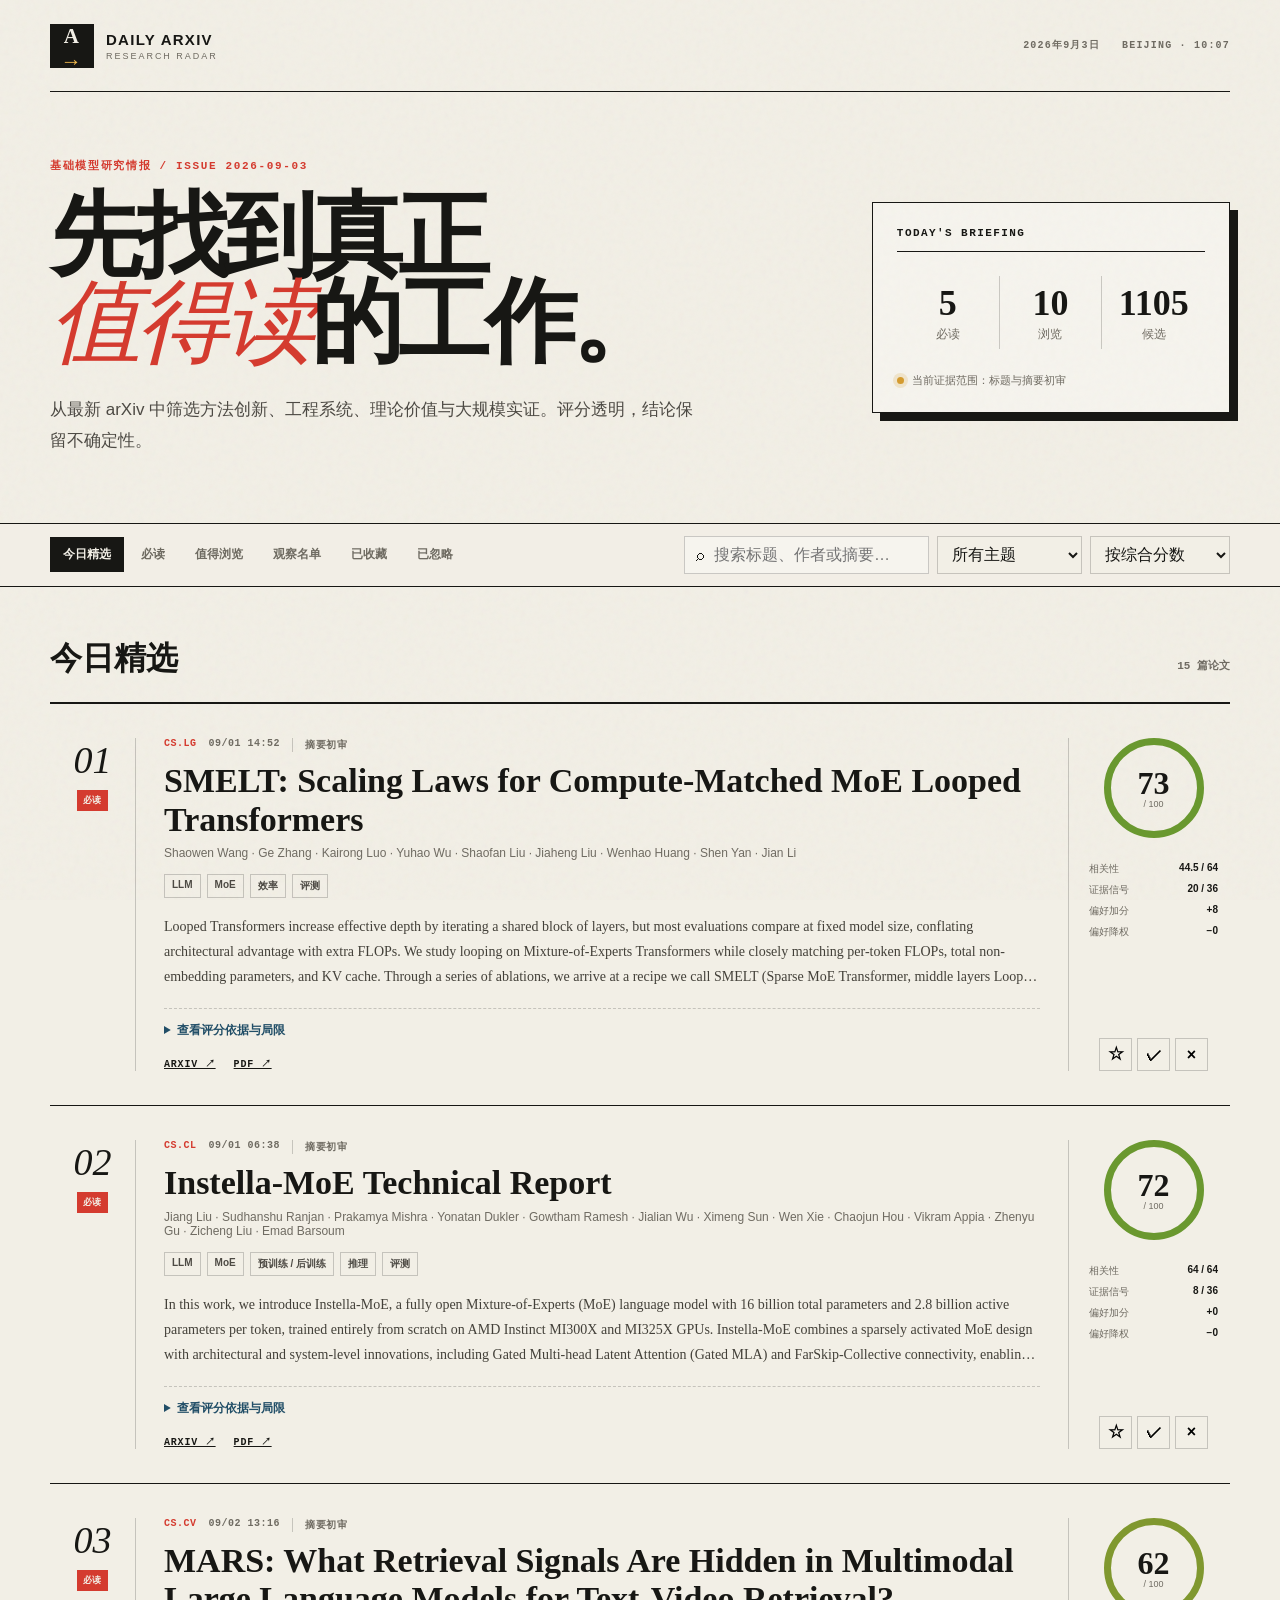
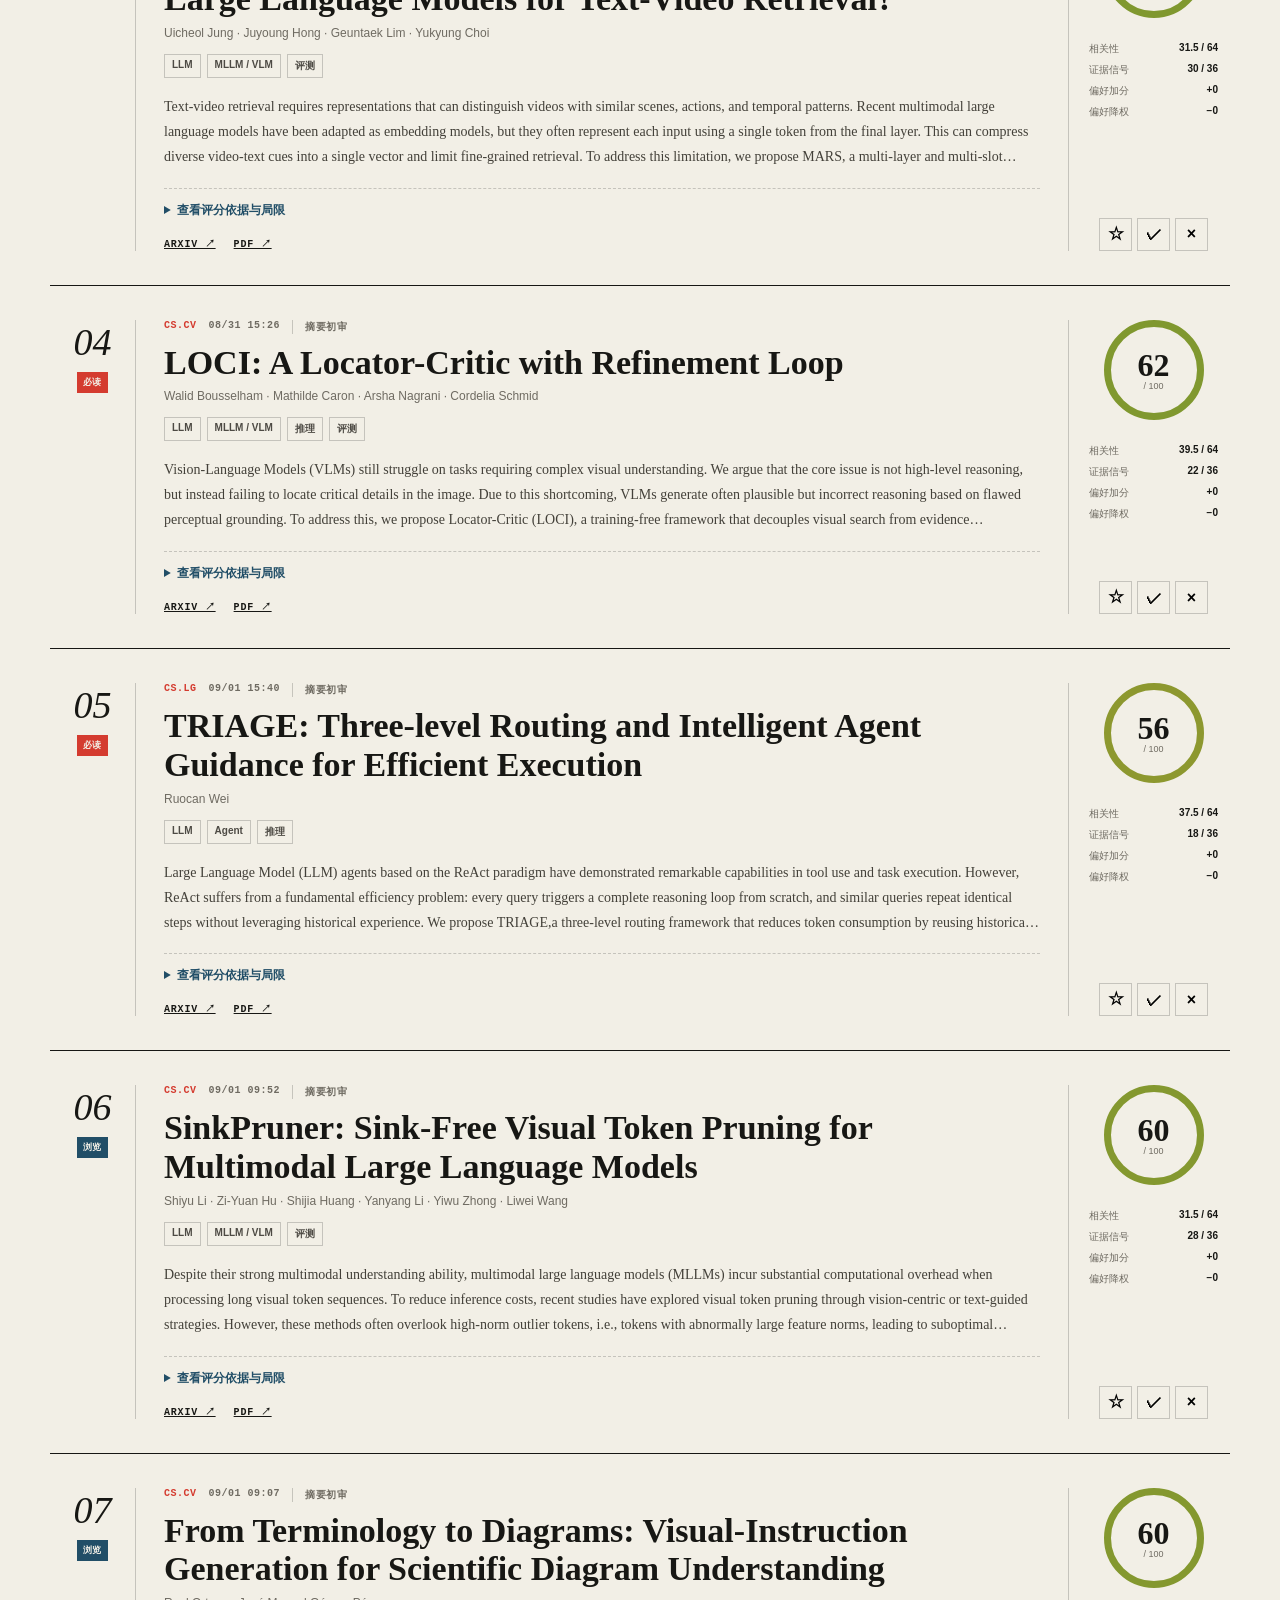
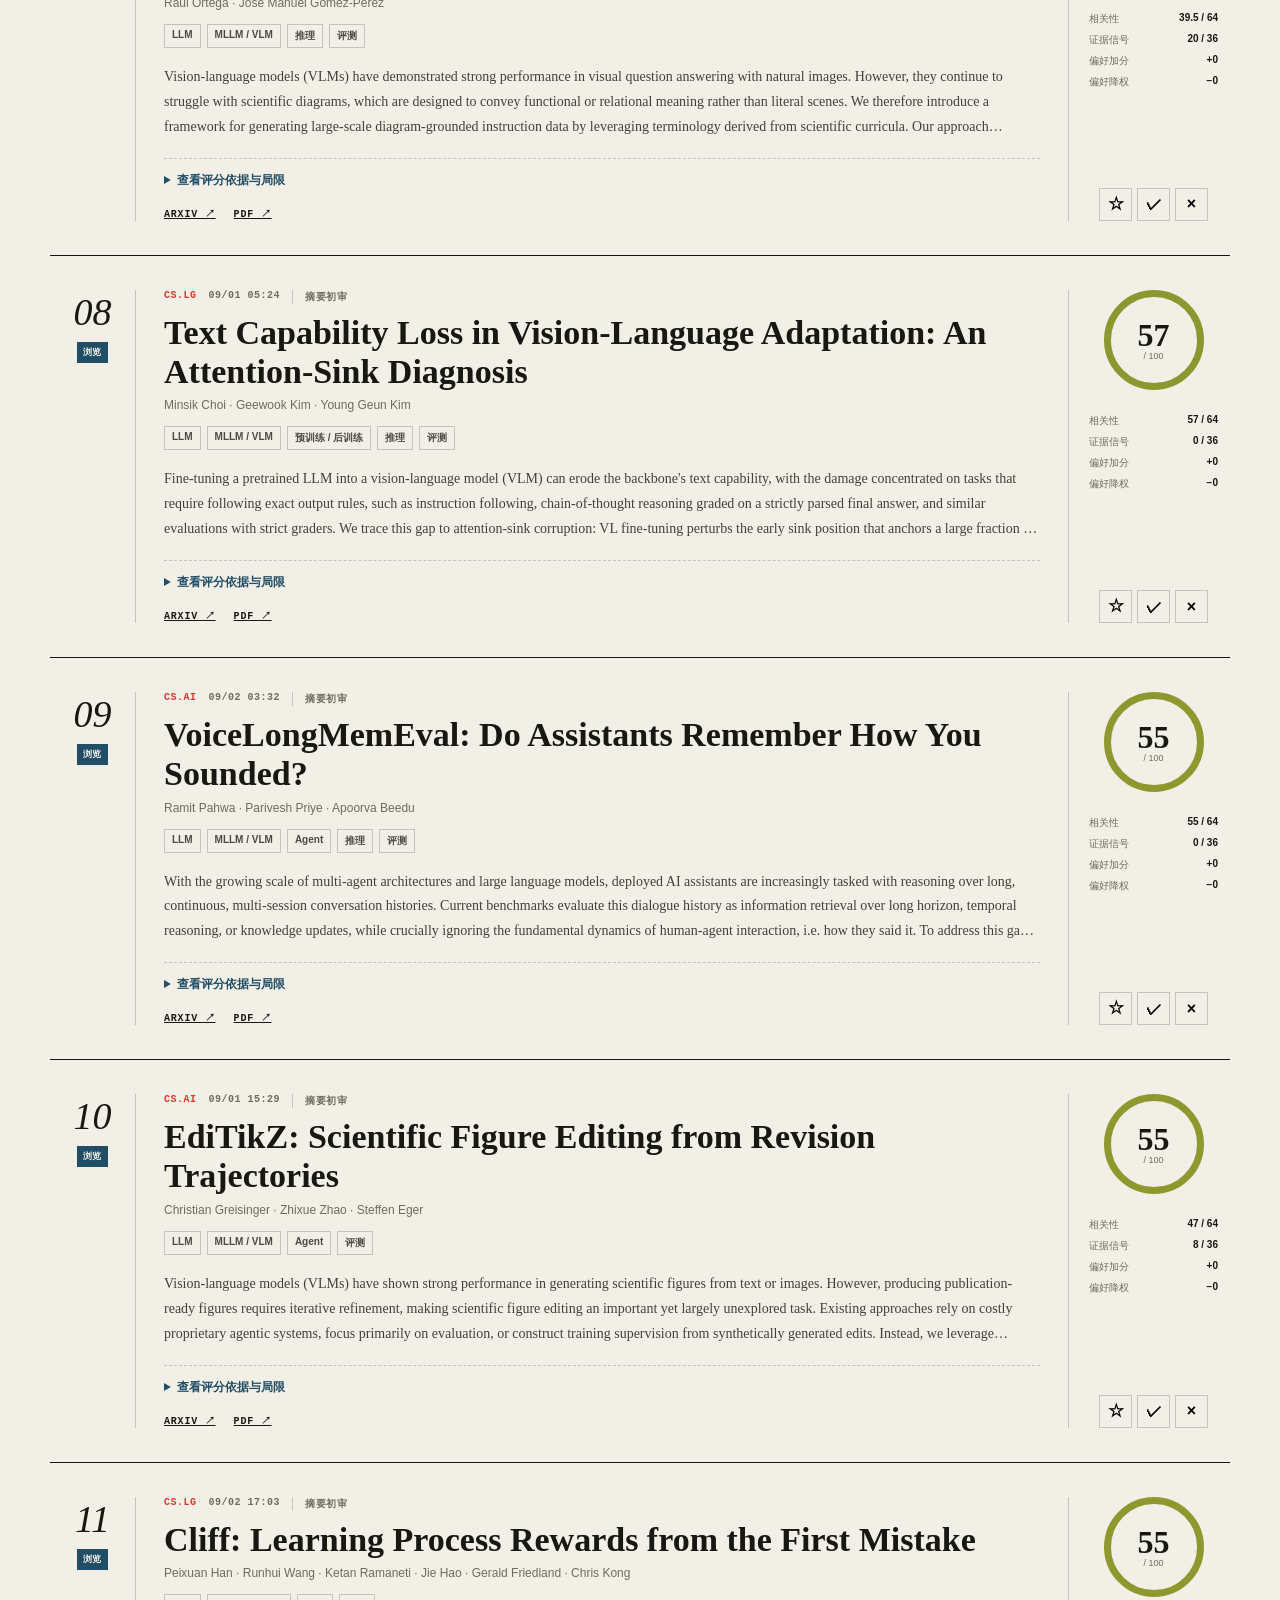
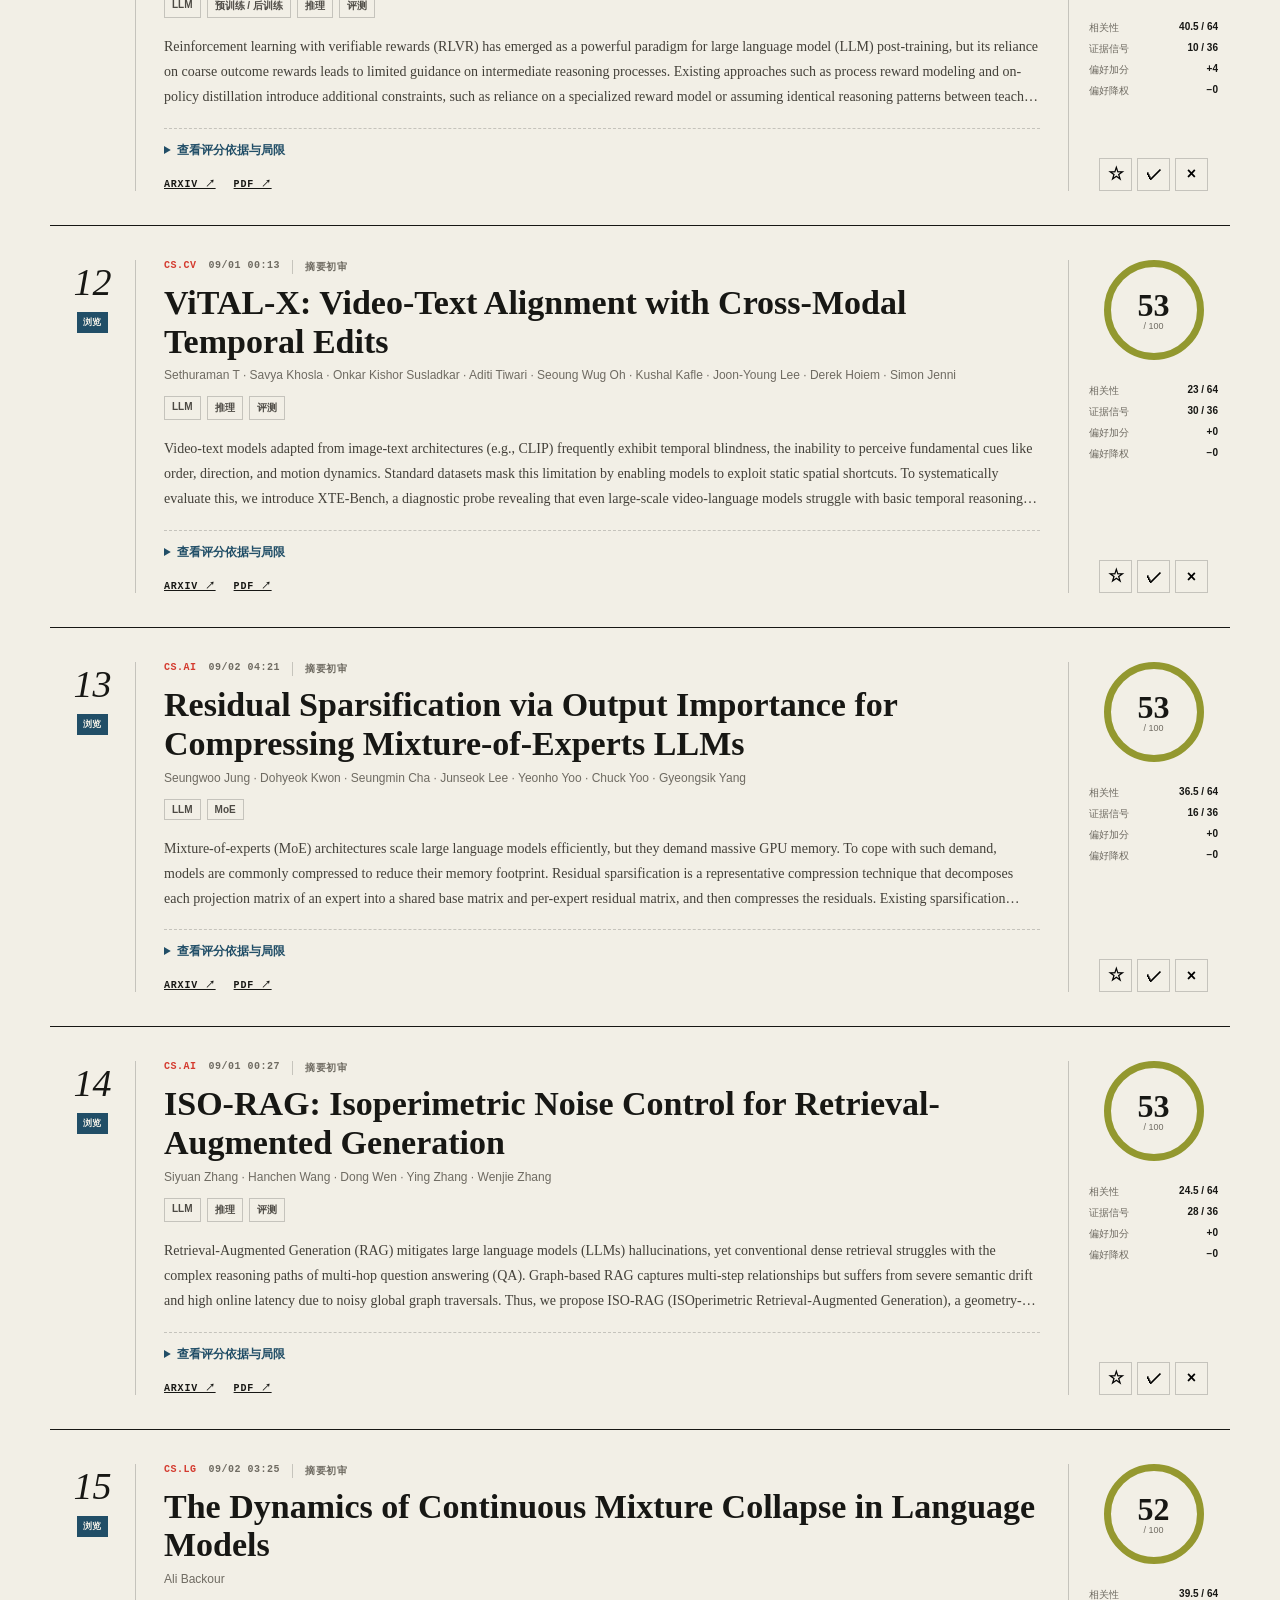
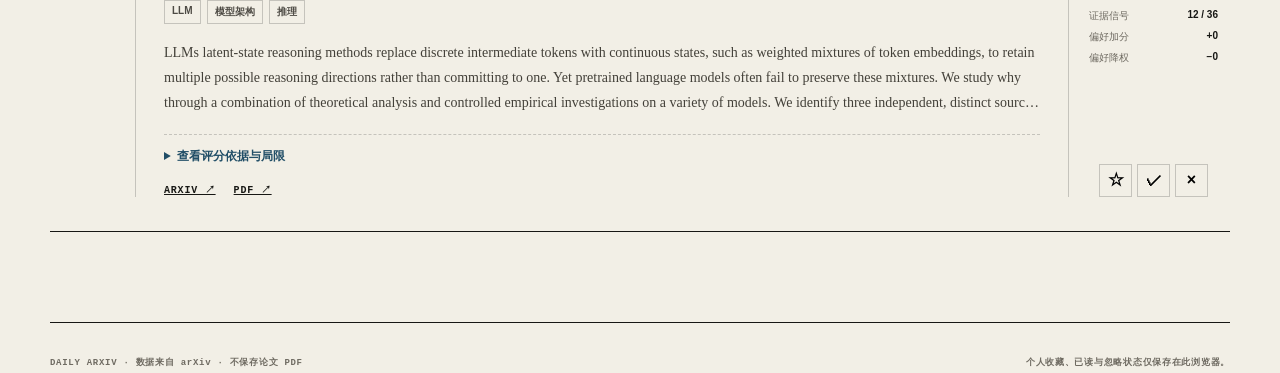
==== site/index.html @ f7b9dc25 "feat: initialize daily arXiv research radar" ====
<!doctype html>
<html lang="zh-CN">
  <head>
    <meta charset="UTF-8" />
    <meta name="viewport" content="width=device-width, initial-scale=1.0" />
    <meta name="description" content="Daily arXiv Research Radar — 每日基础模型论文精选" />
    <title>Daily arXiv · Research Radar</title>
    <link rel="stylesheet" href="assets/styles.css" />
  </head>
  <body>
    <div class="noise" aria-hidden="true"></div>
    <header class="masthead shell">
      <a class="brand" href="#" aria-label="Daily arXiv 首页">
        <span class="brand-mark">A<span>→</span></span>
        <span><strong>DAILY ARXIV</strong><small>RESEARCH RADAR</small></span>
      </a>
      <div class="edition"><span id="edition-date">LOADING</span><span>BEIJING · 10:07</span></div>
    </header>

    <main>
      <section class="hero shell">
        <div class="hero-copy">
          <p class="eyebrow">基础模型研究情报 / ISSUE <span id="issue-number">—</span></p>
          <h1>先找到真正<br /><em>值得读</em>的工作。</h1>
          <p class="dek">从最新 arXiv 中筛选方法创新、工程系统、理论价值与大规模实证。评分透明，结论保留不确定性。</p>
        </div>
        <aside class="briefing" aria-label="本期概览">
          <p class="briefing-label">TODAY'S BRIEFING</p>
          <div class="briefing-grid">
            <div><strong id="must-count">0</strong><span>必读</span></div>
            <div><strong id="browse-count">0</strong><span>浏览</span></div>
            <div><strong id="source-count">0</strong><span>候选</span></div>
          </div>
          <p class="scope"><span></span>当前证据范围：标题与摘要初审</p>
        </aside>
      </section>

      <section class="controls-wrap">
        <div class="controls shell">
          <div class="tabs" role="tablist" aria-label="论文等级">
            <button class="tab active" data-tier="featured">今日精选</button>
            <button class="tab" data-tier="must_read">必读</button>
            <button class="tab" data-tier="browse">值得浏览</button>
            <button class="tab" data-tier="watch">观察名单</button>
            <button class="tab" data-tier="saved">已收藏</button>
            <button class="tab" data-tier="ignored">已忽略</button>
          </div>
          <div class="filter-row">
            <label class="search"><span>⌕</span><input id="search" type="search" placeholder="搜索标题、作者或摘要…" /></label>
            <select id="topic-filter" aria-label="按主题筛选"><option value="all">所有主题</option></select>
            <select id="sort-order" aria-label="排序方式"><option value="score">按综合分数</option><option value="newest">按更新时间</option></select>
          </div>
        </div>
      </section>

      <section class="feed shell">
        <div class="section-heading"><h2 id="section-title">今日精选</h2><p id="result-count">0 篇论文</p></div>
        <div id="paper-list" class="paper-list" aria-live="polite"></div>
        <div id="empty-state" class="empty" hidden><p>没有匹配的论文。</p><button id="reset-filters">清除筛选</button></div>
      </section>
    </main>

    <footer class="shell">
      <p>DAILY ARXIV · 数据来自 arXiv · 不保存论文 PDF</p>
      <p>个人收藏、已读与忽略状态仅保存在此浏览器。</p>
    </footer>

    <template id="paper-template">
      <article class="paper-card">
        <div class="rank"><span class="rank-number"></span><span class="tier-label"></span></div>
        <div class="paper-main">
          <div class="paper-meta"><span class="primary-category"></span><span class="updated-at"></span><span class="review-badge">摘要初审</span></div>
          <h3><a class="paper-title" target="_blank" rel="noreferrer"></a></h3>
          <p class="authors"></p>
          <div class="topics"></div>
          <p class="abstract"></p>
          <details>
            <summary>查看评分依据与局限</summary>
            <div class="evidence-grid"><div><h4>为什么相关</h4><ul class="why-list"></ul></div><div><h4>证据信号</h4><ul class="evidence-list"></ul></div></div>
            <p class="limitations"></p>
          </details>
          <div class="paper-links"><a class="abs-link" target="_blank" rel="noreferrer">ARXIV ↗</a><a class="pdf-link" target="_blank" rel="noreferrer">PDF ↗</a></div>
        </div>
        <aside class="score-panel">
          <div class="score-ring"><strong class="score"></strong><span>/ 100</span></div>
          <div class="score-breakdown"><p><span>相关性</span><strong class="relevance"></strong></p><p><span>证据信号</span><strong class="evidence-score"></strong></p><p><span>偏好加分</span><strong class="preference-boost"></strong></p><p><span>偏好降权</span><strong class="preference-penalty"></strong></p></div>
          <div class="actions"><button class="save-button" title="收藏">☆</button><button class="read-button" title="标记已读">✓</button><button class="ignore-button" title="忽略">×</button></div>
        </aside>
      </article>
    </template>
    <script src="assets/app.js" defer></script>
  </body>
</html>
---- site/assets/styles.css ----
:root {
  --ink: #171714;
  --paper: #f2efe6;
  --paper-deep: #e7e1d2;
  --red: #d43b2f;
  --blue: #214e67;
  --muted: #6f6b62;
  --line: rgba(23, 23, 20, 0.2);
  --shadow: 0 18px 50px rgba(42, 35, 22, 0.08);
}

* { box-sizing: border-box; }
html { scroll-behavior: smooth; }
body { margin: 0; color: var(--ink); background: var(--paper); font-family: Inter, "Segoe UI", "Microsoft YaHei", sans-serif; }
button, input, select { font: inherit; }
button, select { cursor: pointer; }
.shell { width: min(1180px, calc(100% - 40px)); margin-inline: auto; }
.noise { position: fixed; inset: 0; z-index: -1; opacity: .16; pointer-events: none; background-image: url("data:image/svg+xml,%3Csvg viewBox='0 0 180 180' xmlns='http://www.w3.org/2000/svg'%3E%3Cfilter id='n'%3E%3CfeTurbulence type='fractalNoise' baseFrequency='.85' numOctaves='3' stitchTiles='stitch'/%3E%3C/filter%3E%3Crect width='100%25' height='100%25' filter='url(%23n)' opacity='.26'/%3E%3C/svg%3E"); }

.masthead { min-height: 92px; display: flex; align-items: center; justify-content: space-between; border-bottom: 1px solid var(--ink); }
.brand { display: flex; align-items: center; gap: 12px; color: inherit; text-decoration: none; letter-spacing: .08em; }
.brand-mark { width: 44px; height: 44px; display: grid; place-items: center; color: var(--paper); background: var(--ink); font: 800 21px Georgia, serif; }
.brand-mark span { color: #efb84c; }
.brand strong, .brand small { display: block; }
.brand strong { font-size: 15px; }
.brand small { margin-top: 3px; color: var(--muted); font-size: 9px; letter-spacing: .22em; }
.edition { display: flex; gap: 22px; color: var(--muted); font: 700 10px/1.3 ui-monospace, monospace; letter-spacing: .12em; }

.hero { min-height: 430px; display: grid; grid-template-columns: 1.45fr .7fr; gap: 80px; align-items: center; padding-block: 66px; }
.eyebrow { margin: 0 0 20px; color: var(--red); font: 800 11px ui-monospace, monospace; letter-spacing: .15em; }
h1 { margin: 0; max-width: 740px; font: 700 clamp(50px, 7.2vw, 92px)/.94 Georgia, "Noto Serif SC", serif; letter-spacing: -.055em; }
h1 em { color: var(--red); font-weight: 400; }
.dek { max-width: 650px; margin: 28px 0 0; color: #4d4a44; font-size: 17px; line-height: 1.85; }
.briefing { padding: 24px; border: 1px solid var(--ink); background: rgba(255,255,255,.3); box-shadow: 8px 8px 0 var(--ink); }
.briefing-label { margin: 0 0 24px; padding-bottom: 12px; border-bottom: 1px solid var(--ink); font: 800 11px ui-monospace, monospace; letter-spacing: .13em; }
.briefing-grid { display: grid; grid-template-columns: repeat(3, 1fr); }
.briefing-grid div { padding: 6px 12px; border-right: 1px solid var(--line); text-align: center; }
.briefing-grid div:last-child { border: 0; }
.briefing-grid strong { display: block; font: 700 36px Georgia, serif; }
.briefing-grid span { color: var(--muted); font-size: 12px; }
.scope { display: flex; align-items: center; gap: 8px; margin: 24px 0 0; color: var(--muted); font-size: 11px; }
.scope span { width: 7px; height: 7px; border-radius: 50%; background: #d49b2f; box-shadow: 0 0 0 4px rgba(212,155,47,.18); }

.controls-wrap { position: sticky; top: 0; z-index: 10; border-block: 1px solid var(--ink); background: rgba(242,239,230,.94); backdrop-filter: blur(12px); }
.controls { display: flex; align-items: center; justify-content: space-between; gap: 22px; padding-block: 12px; }
.tabs { display: flex; gap: 4px; overflow-x: auto; }
.tab { padding: 9px 13px; border: 0; color: var(--muted); background: transparent; font-size: 12px; font-weight: 700; white-space: nowrap; }
.tab.active { color: var(--paper); background: var(--ink); }
.filter-row { display: flex; gap: 8px; }
.search { min-width: 245px; display: flex; align-items: center; gap: 8px; padding: 8px 11px; border: 1px solid var(--line); background: rgba(255,255,255,.35); }
.search input { width: 100%; border: 0; outline: 0; background: transparent; }
select { max-width: 145px; padding: 8px 28px 8px 10px; border: 1px solid var(--line); color: var(--ink); background: var(--paper); }

.feed { padding-block: 50px 90px; }
.section-heading { display: flex; align-items: baseline; justify-content: space-between; margin-bottom: 18px; }
.section-heading h2 { margin: 0; font: 700 32px Georgia, "Noto Serif SC", serif; }
.section-heading p { color: var(--muted); font: 700 11px ui-monospace, monospace; }
.paper-list { border-top: 2px solid var(--ink); }
.paper-card { display: grid; grid-template-columns: 86px minmax(0,1fr) 150px; gap: 28px; padding: 34px 12px 34px 0; border-bottom: 1px solid var(--ink); transition: background .2s; }
.paper-card:hover { background: rgba(255,255,255,.26); }
.paper-card.is-read { opacity: .58; }
.paper-card.is-ignored { display: none; }
.rank { display: flex; flex-direction: column; align-items: center; gap: 8px; border-right: 1px solid var(--line); }
.rank-number { font: italic 38px Georgia, serif; }
.tier-label { padding: 4px 6px; color: var(--paper); background: var(--red); font-size: 9px; font-weight: 800; letter-spacing: .08em; }
.paper-card[data-tier="browse"] .tier-label { background: var(--blue); }
.paper-card[data-tier="watch"] .tier-label { color: var(--ink); background: #d9d2c3; }
.paper-meta { display: flex; flex-wrap: wrap; gap: 8px 12px; color: var(--muted); font: 700 10px ui-monospace, monospace; letter-spacing: .05em; text-transform: uppercase; }
.primary-category { color: var(--red); }
.review-badge { padding-left: 12px; border-left: 1px solid var(--line); }
.paper-main h3 { margin: 10px 0 7px; font: 700 clamp(23px,3vw,34px)/1.14 Georgia, "Noto Serif SC", serif; }
.paper-title { color: inherit; text-decoration: none; }
.paper-title:hover { color: var(--red); }
.authors { margin: 0 0 14px; color: var(--muted); font-size: 12px; }
.topics { display: flex; flex-wrap: wrap; gap: 6px; margin-bottom: 17px; }
.topic { padding: 4px 7px; border: 1px solid var(--line); color: #4d4a44; font-size: 10px; font-weight: 700; }
.abstract { display: -webkit-box; margin: 0; overflow: hidden; color: #434039; font: 14px/1.78 Georgia, "Noto Serif SC", serif; -webkit-line-clamp: 3; -webkit-box-orient: vertical; }
details { margin-top: 18px; padding-top: 13px; border-top: 1px dashed var(--line); }
summary { color: var(--blue); cursor: pointer; font-size: 12px; font-weight: 700; }
.evidence-grid { display: grid; grid-template-columns: 1fr 1fr; gap: 28px; }
.evidence-grid h4 { margin-bottom: 7px; font-size: 11px; }
.evidence-grid ul { margin: 0; padding-left: 17px; color: var(--muted); font-size: 11px; line-height: 1.65; }
.limitations { color: var(--red); font-size: 11px; }
.paper-links { display: flex; gap: 18px; margin-top: 18px; }
.paper-links a { color: var(--ink); font: 800 10px ui-monospace, monospace; letter-spacing: .08em; }
.score-panel { display: flex; flex-direction: column; align-items: center; padding-left: 20px; border-left: 1px solid var(--line); }
.score-ring { width: 100px; height: 100px; display: grid; place-content: center; border: 7px solid var(--red); border-radius: 50%; text-align: center; }
.score-ring strong { display: block; font: 700 32px/1 Georgia, serif; }
.score-ring span { color: var(--muted); font-size: 9px; }
.score-breakdown { width: 100%; margin-top: 17px; }
.score-breakdown p { display: flex; justify-content: space-between; margin: 7px 0; color: var(--muted); font-size: 10px; }
.score-breakdown strong { color: var(--ink); }
.actions { display: flex; gap: 5px; margin-top: auto; padding-top: 18px; }
.actions button { width: 33px; height: 33px; border: 1px solid var(--line); background: transparent; font-weight: 800; }
.actions button:hover, .actions button.active { color: var(--paper); border-color: var(--ink); background: var(--ink); }
.empty { padding: 80px; text-align: center; }
.empty button { padding: 9px 15px; border: 1px solid var(--ink); background: transparent; }
footer { display: flex; justify-content: space-between; padding-block: 24px 40px; border-top: 1px solid var(--ink); color: var(--muted); font: 700 9px ui-monospace, monospace; letter-spacing: .08em; }

@media (max-width: 860px) {
  .hero { grid-template-columns: 1fr; gap: 42px; }
  .controls { align-items: stretch; flex-direction: column; }
  .filter-row { width: 100%; }
  .search { flex: 1; min-width: 0; }
  .paper-card { grid-template-columns: 55px minmax(0,1fr); }
  .score-panel { grid-column: 2; flex-direction: row; justify-content: space-between; padding: 16px 0 0; border: 0; border-top: 1px solid var(--line); }
  .score-ring { width: 74px; height: 74px; border-width: 5px; }
  .score-breakdown { width: 145px; margin: 0; }
  .actions { margin: 0; padding: 0; }
}

@media (max-width: 560px) {
  .shell { width: min(100% - 24px, 1180px); }
  .masthead { min-height: 74px; }
  .edition span:last-child { display: none; }
  .hero { min-height: 0; padding-block: 48px; }
  h1 { font-size: 47px; }
  .dek { font-size: 15px; }
  .filter-row { display: grid; grid-template-columns: 1fr 1fr; }
  .search { grid-column: 1 / -1; }
  select { width: 100%; max-width: none; }
  .paper-card { grid-template-columns: 1fr; gap: 16px; padding-right: 0; }
  .rank { align-items: center; flex-direction: row; border-right: 0; }
  .rank-number { font-size: 25px; }
  .score-panel { grid-column: 1; }
  .evidence-grid { grid-template-columns: 1fr; gap: 4px; }
  footer { flex-direction: column; }
}
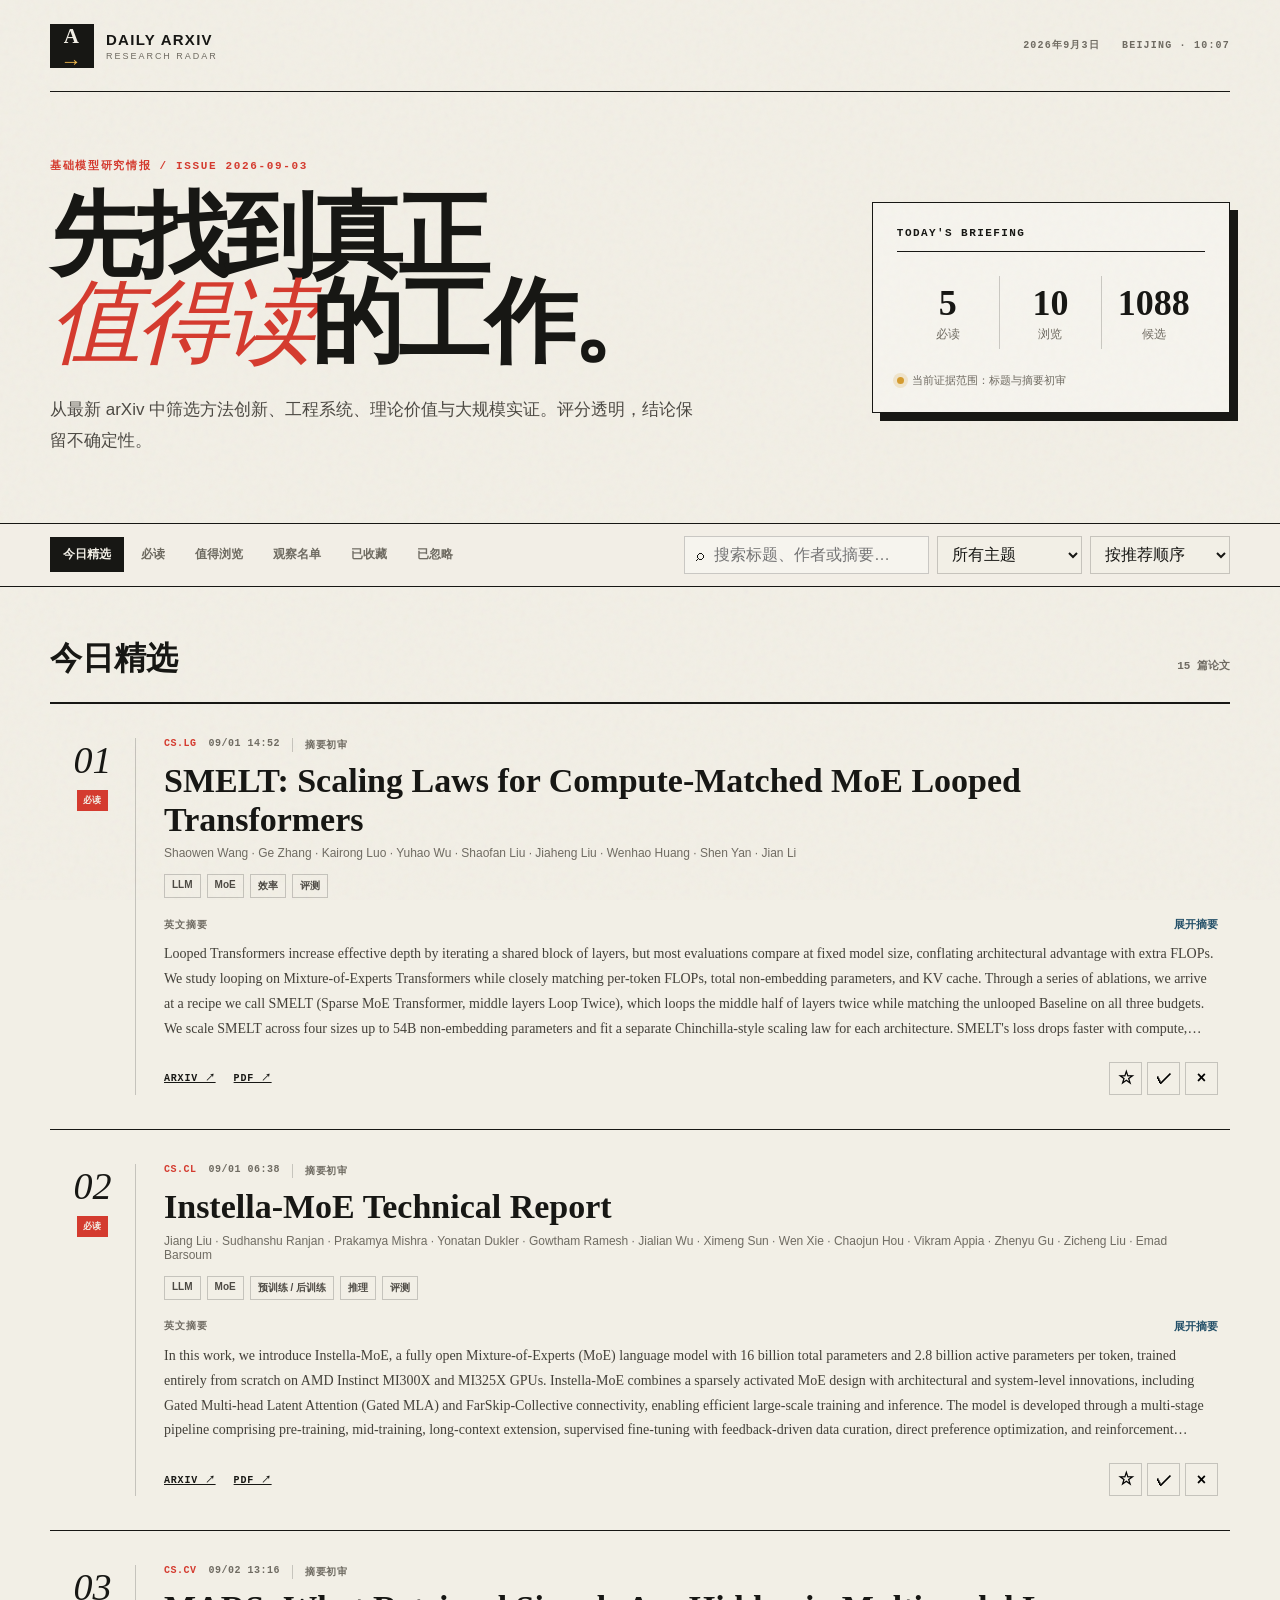
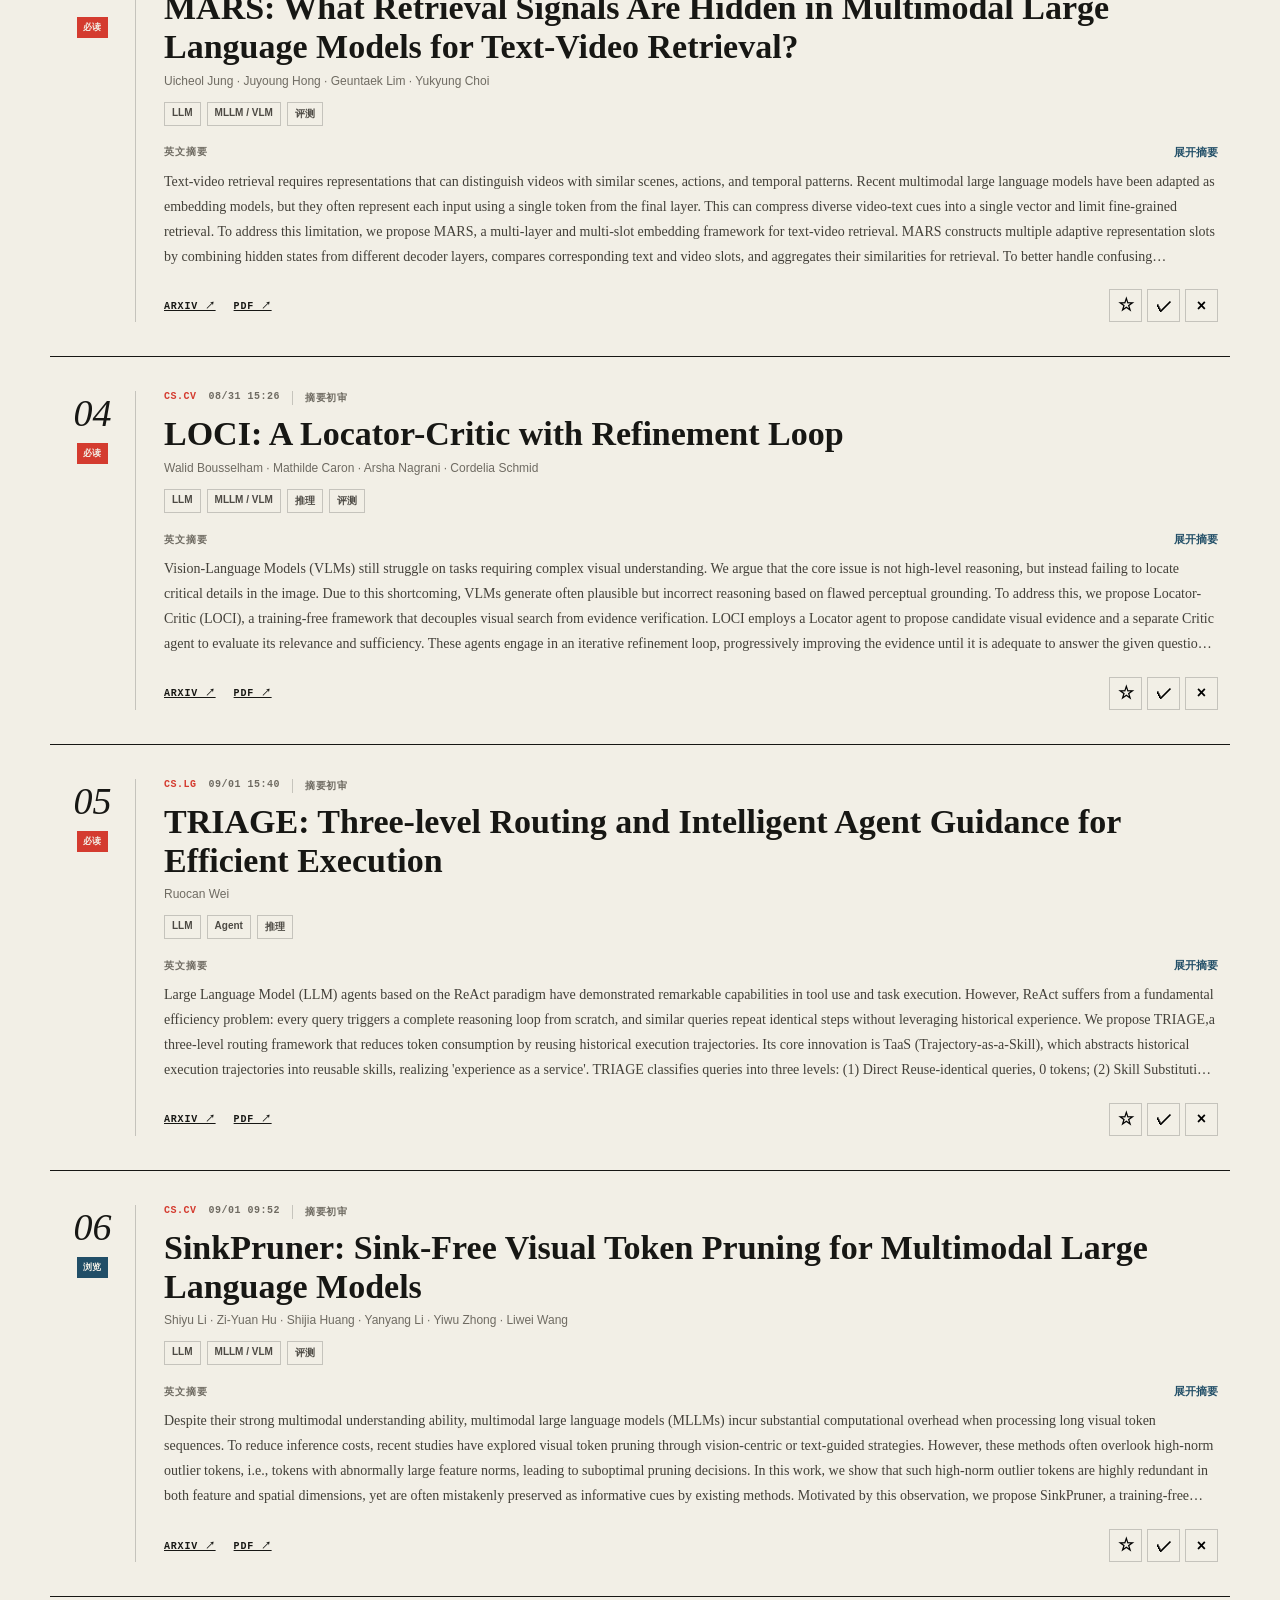
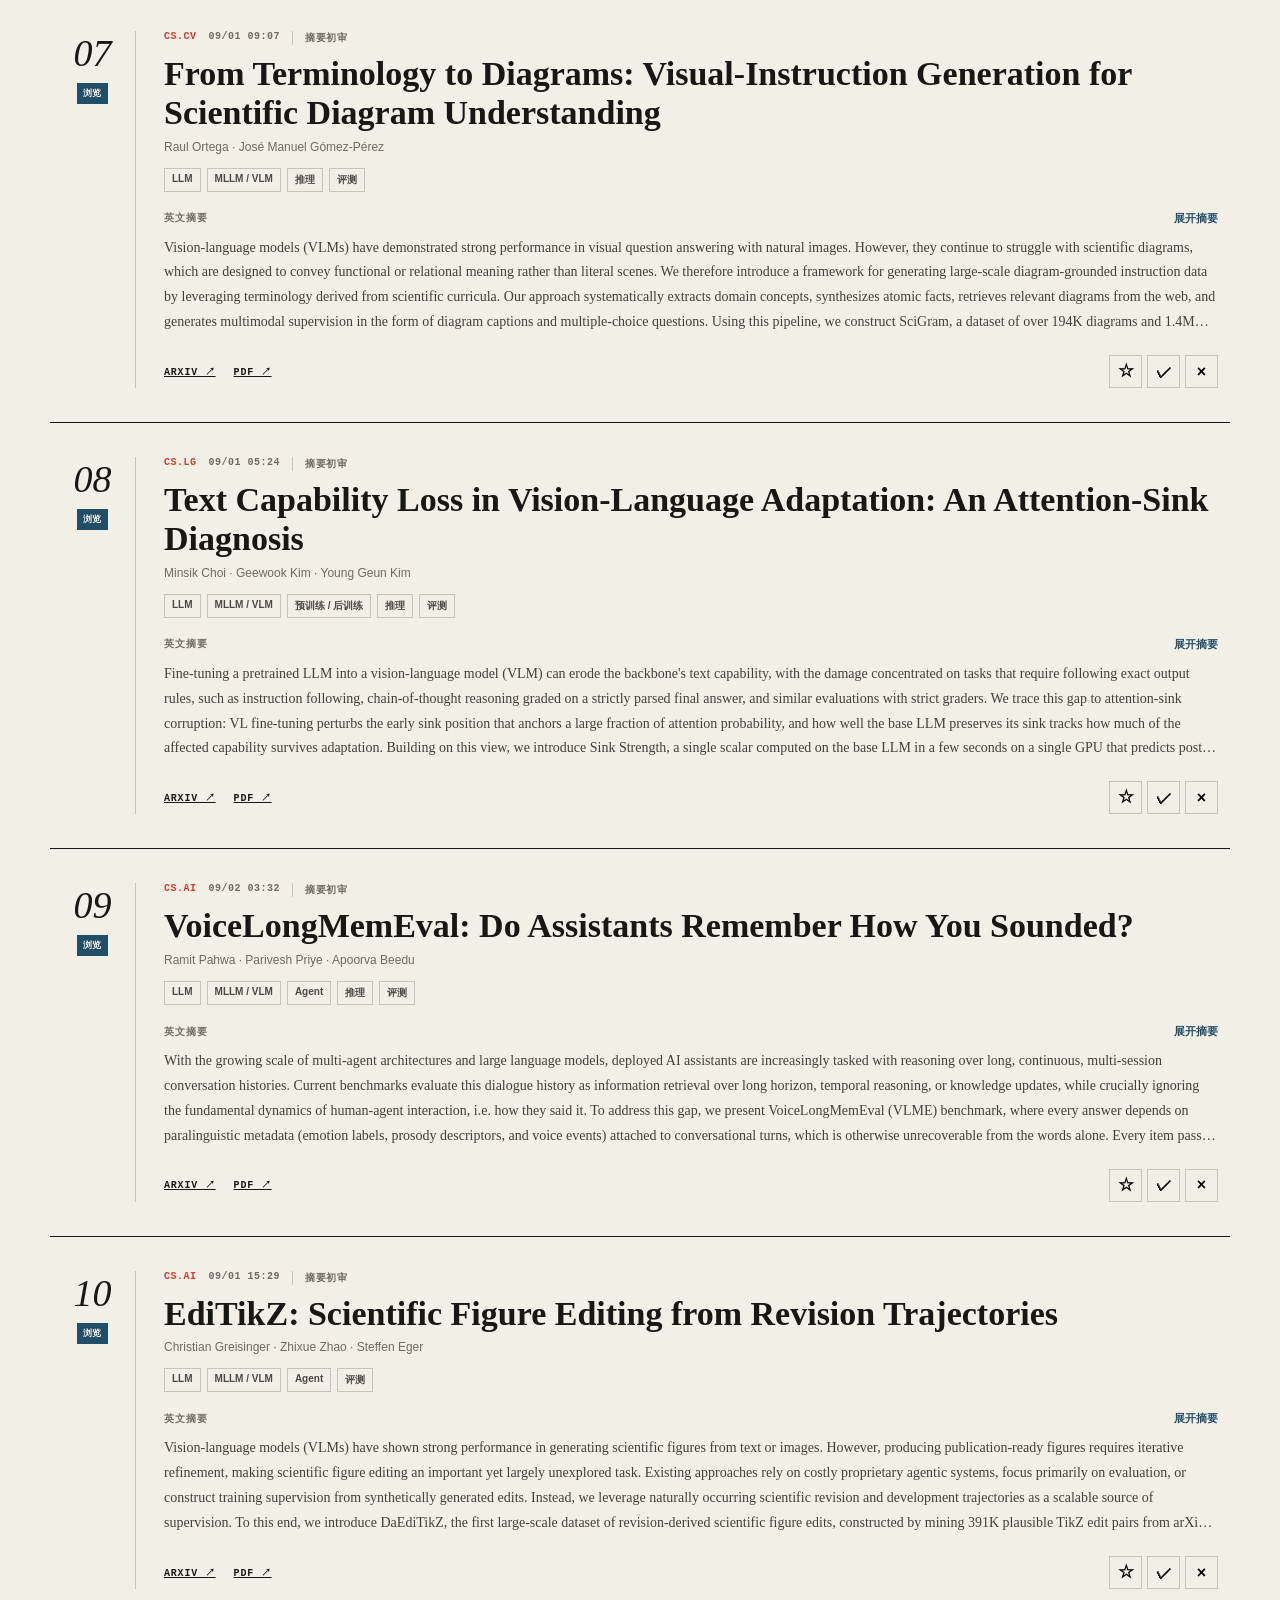
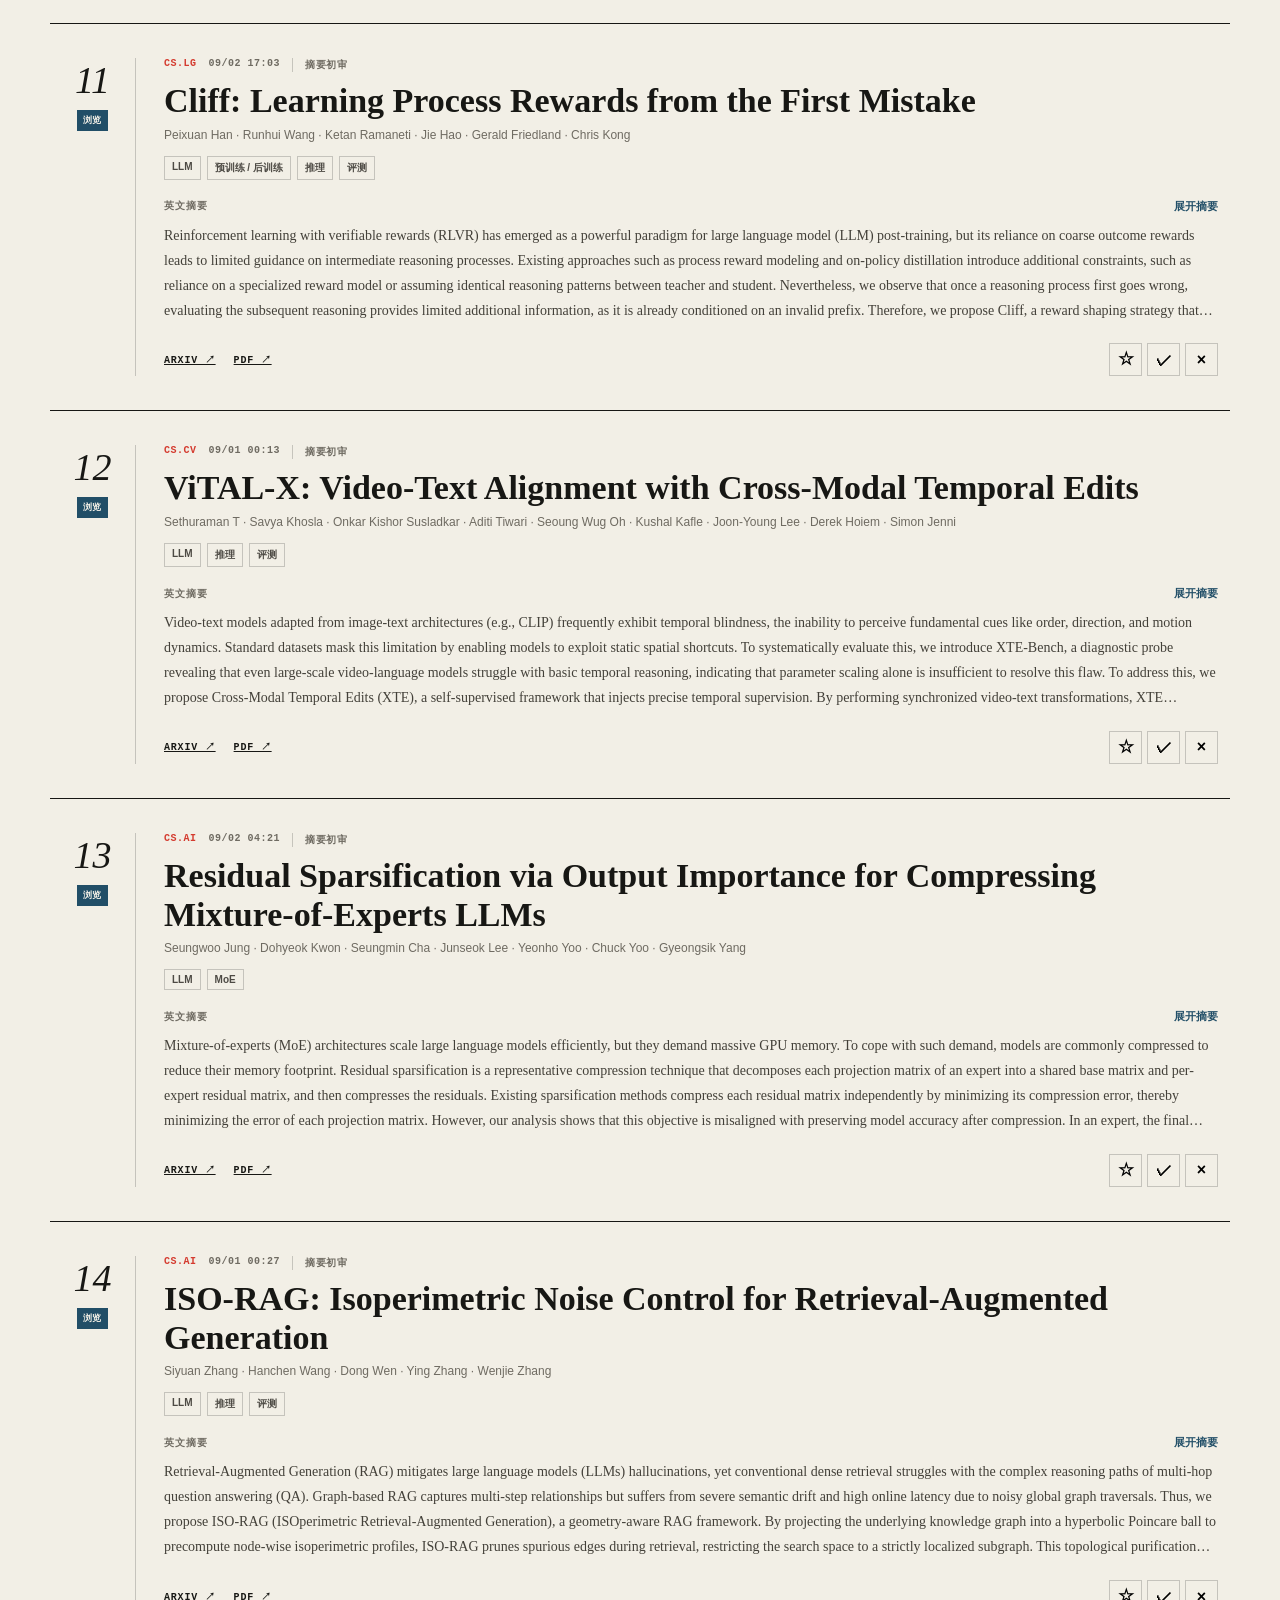
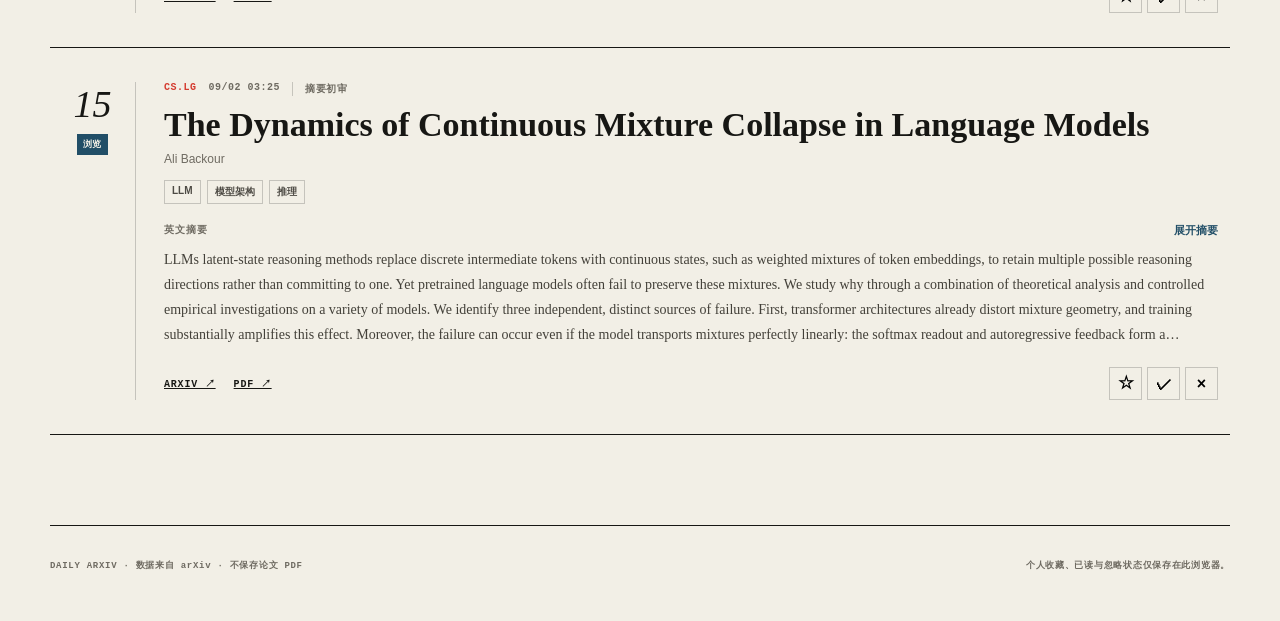
==== commit aa062120: "feat: add Chinese summaries and compact paper cards" ====
--- a/site/index.html
+++ b/site/index.html
@@ -48,7 +48,7 @@
           <div class="filter-row">
             <label class="search"><span>⌕</span><input id="search" type="search" placeholder="搜索标题、作者或摘要…" /></label>
             <select id="topic-filter" aria-label="按主题筛选"><option value="all">所有主题</option></select>
-            <select id="sort-order" aria-label="排序方式"><option value="score">按综合分数</option><option value="newest">按更新时间</option></select>
+            <select id="sort-order" aria-label="排序方式"><option value="score">按推荐顺序</option><option value="newest">按更新时间</option></select>
           </div>
         </div>
       </section>
@@ -73,19 +73,20 @@
           <h3><a class="paper-title" target="_blank" rel="noreferrer"></a></h3>
           <p class="authors"></p>
           <div class="topics"></div>
-          <p class="abstract"></p>
-          <details>
-            <summary>查看评分依据与局限</summary>
-            <div class="evidence-grid"><div><h4>为什么相关</h4><ul class="why-list"></ul></div><div><h4>证据信号</h4><ul class="evidence-list"></ul></div></div>
-            <p class="limitations"></p>
+          <div class="tldr-block" hidden><span>TL;DR</span><p class="tldr"></p></div>
+          <div class="abstract-block">
+            <div class="abstract-heading"><span class="abstract-label">摘要</span><button class="abstract-toggle" type="button" aria-expanded="false">展开摘要</button></div>
+            <p class="abstract is-collapsed"></p>
+          </div>
+          <details class="original-abstract" hidden>
+            <summary>查看英文原摘要</summary>
+            <p class="abstract-original"></p>
           </details>
-          <div class="paper-links"><a class="abs-link" target="_blank" rel="noreferrer">ARXIV ↗</a><a class="pdf-link" target="_blank" rel="noreferrer">PDF ↗</a></div>
+          <div class="paper-footer">
+            <div class="paper-links"><a class="abs-link" target="_blank" rel="noreferrer">ARXIV ↗</a><a class="pdf-link" target="_blank" rel="noreferrer">PDF ↗</a></div>
+            <div class="actions"><button class="save-button" title="收藏" aria-label="收藏">☆</button><button class="read-button" title="标记已读" aria-label="标记已读">✓</button><button class="ignore-button" title="忽略" aria-label="忽略">×</button></div>
+          </div>
         </div>
-        <aside class="score-panel">
-          <div class="score-ring"><strong class="score"></strong><span>/ 100</span></div>
-          <div class="score-breakdown"><p><span>相关性</span><strong class="relevance"></strong></p><p><span>证据信号</span><strong class="evidence-score"></strong></p><p><span>偏好加分</span><strong class="preference-boost"></strong></p><p><span>偏好降权</span><strong class="preference-penalty"></strong></p></div>
-          <div class="actions"><button class="save-button" title="收藏">☆</button><button class="read-button" title="标记已读">✓</button><button class="ignore-button" title="忽略">×</button></div>
-        </aside>
       </article>
     </template>
     <script src="assets/app.js" defer></script>
--- a/site/assets/styles.css
+++ b/site/assets/styles.css
@@ -56,7 +56,7 @@
 .section-heading h2 { margin: 0; font: 700 32px Georgia, "Noto Serif SC", serif; }
 .section-heading p { color: var(--muted); font: 700 11px ui-monospace, monospace; }
 .paper-list { border-top: 2px solid var(--ink); }
-.paper-card { display: grid; grid-template-columns: 86px minmax(0,1fr) 150px; gap: 28px; padding: 34px 12px 34px 0; border-bottom: 1px solid var(--ink); transition: background .2s; }
+.paper-card { display: grid; grid-template-columns: 86px minmax(0,1fr); gap: 28px; padding: 34px 12px 34px 0; border-bottom: 1px solid var(--ink); transition: background .2s; }
 .paper-card:hover { background: rgba(255,255,255,.26); }
 .paper-card.is-read { opacity: .58; }
 .paper-card.is-ignored { display: none; }
@@ -74,23 +74,25 @@
 .authors { margin: 0 0 14px; color: var(--muted); font-size: 12px; }
 .topics { display: flex; flex-wrap: wrap; gap: 6px; margin-bottom: 17px; }
 .topic { padding: 4px 7px; border: 1px solid var(--line); color: #4d4a44; font-size: 10px; font-weight: 700; }
-.abstract { display: -webkit-box; margin: 0; overflow: hidden; color: #434039; font: 14px/1.78 Georgia, "Noto Serif SC", serif; -webkit-line-clamp: 3; -webkit-box-orient: vertical; }
-details { margin-top: 18px; padding-top: 13px; border-top: 1px dashed var(--line); }
-summary { color: var(--blue); cursor: pointer; font-size: 12px; font-weight: 700; }
-.evidence-grid { display: grid; grid-template-columns: 1fr 1fr; gap: 28px; }
-.evidence-grid h4 { margin-bottom: 7px; font-size: 11px; }
-.evidence-grid ul { margin: 0; padding-left: 17px; color: var(--muted); font-size: 11px; line-height: 1.65; }
-.limitations { color: var(--red); font-size: 11px; }
-.paper-links { display: flex; gap: 18px; margin-top: 18px; }
+.tldr-block { display: grid; grid-template-columns: 54px minmax(0,1fr); gap: 12px; margin: 2px 0 20px; padding: 14px 16px; border-left: 3px solid var(--red); background: rgba(255,255,255,.38); }
+.tldr-block[hidden] { display: none; }
+.tldr-block span { padding-top: 2px; color: var(--red); font: 800 10px ui-monospace, monospace; letter-spacing: .08em; }
+.tldr { margin: 0; color: #302e29; font-size: 14px; font-weight: 650; line-height: 1.7; }
+.abstract-block { margin-top: 4px; }
+.abstract-heading { display: flex; align-items: center; justify-content: space-between; margin-bottom: 8px; }
+.abstract-label { color: var(--muted); font: 800 10px ui-monospace, monospace; letter-spacing: .1em; }
+.abstract-toggle { padding: 2px 0; border: 0; color: var(--blue); background: transparent; font-size: 11px; font-weight: 750; }
+.abstract-toggle[hidden] { display: none; }
+.abstract { margin: 0; color: #434039; font: 14px/1.78 Georgia, "Noto Serif SC", serif; }
+.abstract.is-collapsed { display: -webkit-box; overflow: hidden; -webkit-line-clamp: 4; -webkit-box-orient: vertical; }
+.original-abstract { margin-top: 14px; padding-top: 12px; border-top: 1px dashed var(--line); }
+.original-abstract[hidden] { display: none; }
+summary { color: var(--blue); cursor: pointer; font-size: 11px; font-weight: 700; }
+.abstract-original { margin: 12px 0 0; color: var(--muted); font: 13px/1.72 Georgia, serif; }
+.paper-footer { display: flex; align-items: center; justify-content: space-between; gap: 20px; margin-top: 20px; }
+.paper-links { display: flex; gap: 18px; }
 .paper-links a { color: var(--ink); font: 800 10px ui-monospace, monospace; letter-spacing: .08em; }
-.score-panel { display: flex; flex-direction: column; align-items: center; padding-left: 20px; border-left: 1px solid var(--line); }
-.score-ring { width: 100px; height: 100px; display: grid; place-content: center; border: 7px solid var(--red); border-radius: 50%; text-align: center; }
-.score-ring strong { display: block; font: 700 32px/1 Georgia, serif; }
-.score-ring span { color: var(--muted); font-size: 9px; }
-.score-breakdown { width: 100%; margin-top: 17px; }
-.score-breakdown p { display: flex; justify-content: space-between; margin: 7px 0; color: var(--muted); font-size: 10px; }
-.score-breakdown strong { color: var(--ink); }
-.actions { display: flex; gap: 5px; margin-top: auto; padding-top: 18px; }
+.actions { display: flex; gap: 5px; }
 .actions button { width: 33px; height: 33px; border: 1px solid var(--line); background: transparent; font-weight: 800; }
 .actions button:hover, .actions button.active { color: var(--paper); border-color: var(--ink); background: var(--ink); }
 .empty { padding: 80px; text-align: center; }
@@ -103,10 +105,6 @@
   .filter-row { width: 100%; }
   .search { flex: 1; min-width: 0; }
   .paper-card { grid-template-columns: 55px minmax(0,1fr); }
-  .score-panel { grid-column: 2; flex-direction: row; justify-content: space-between; padding: 16px 0 0; border: 0; border-top: 1px solid var(--line); }
-  .score-ring { width: 74px; height: 74px; border-width: 5px; }
-  .score-breakdown { width: 145px; margin: 0; }
-  .actions { margin: 0; padding: 0; }
 }
 
 @media (max-width: 560px) {
@@ -122,7 +120,7 @@
   .paper-card { grid-template-columns: 1fr; gap: 16px; padding-right: 0; }
   .rank { align-items: center; flex-direction: row; border-right: 0; }
   .rank-number { font-size: 25px; }
-  .score-panel { grid-column: 1; }
-  .evidence-grid { grid-template-columns: 1fr; gap: 4px; }
+  .tldr-block { grid-template-columns: 1fr; gap: 5px; }
+  .paper-footer { align-items: flex-start; flex-direction: column; }
   footer { flex-direction: column; }
 }
